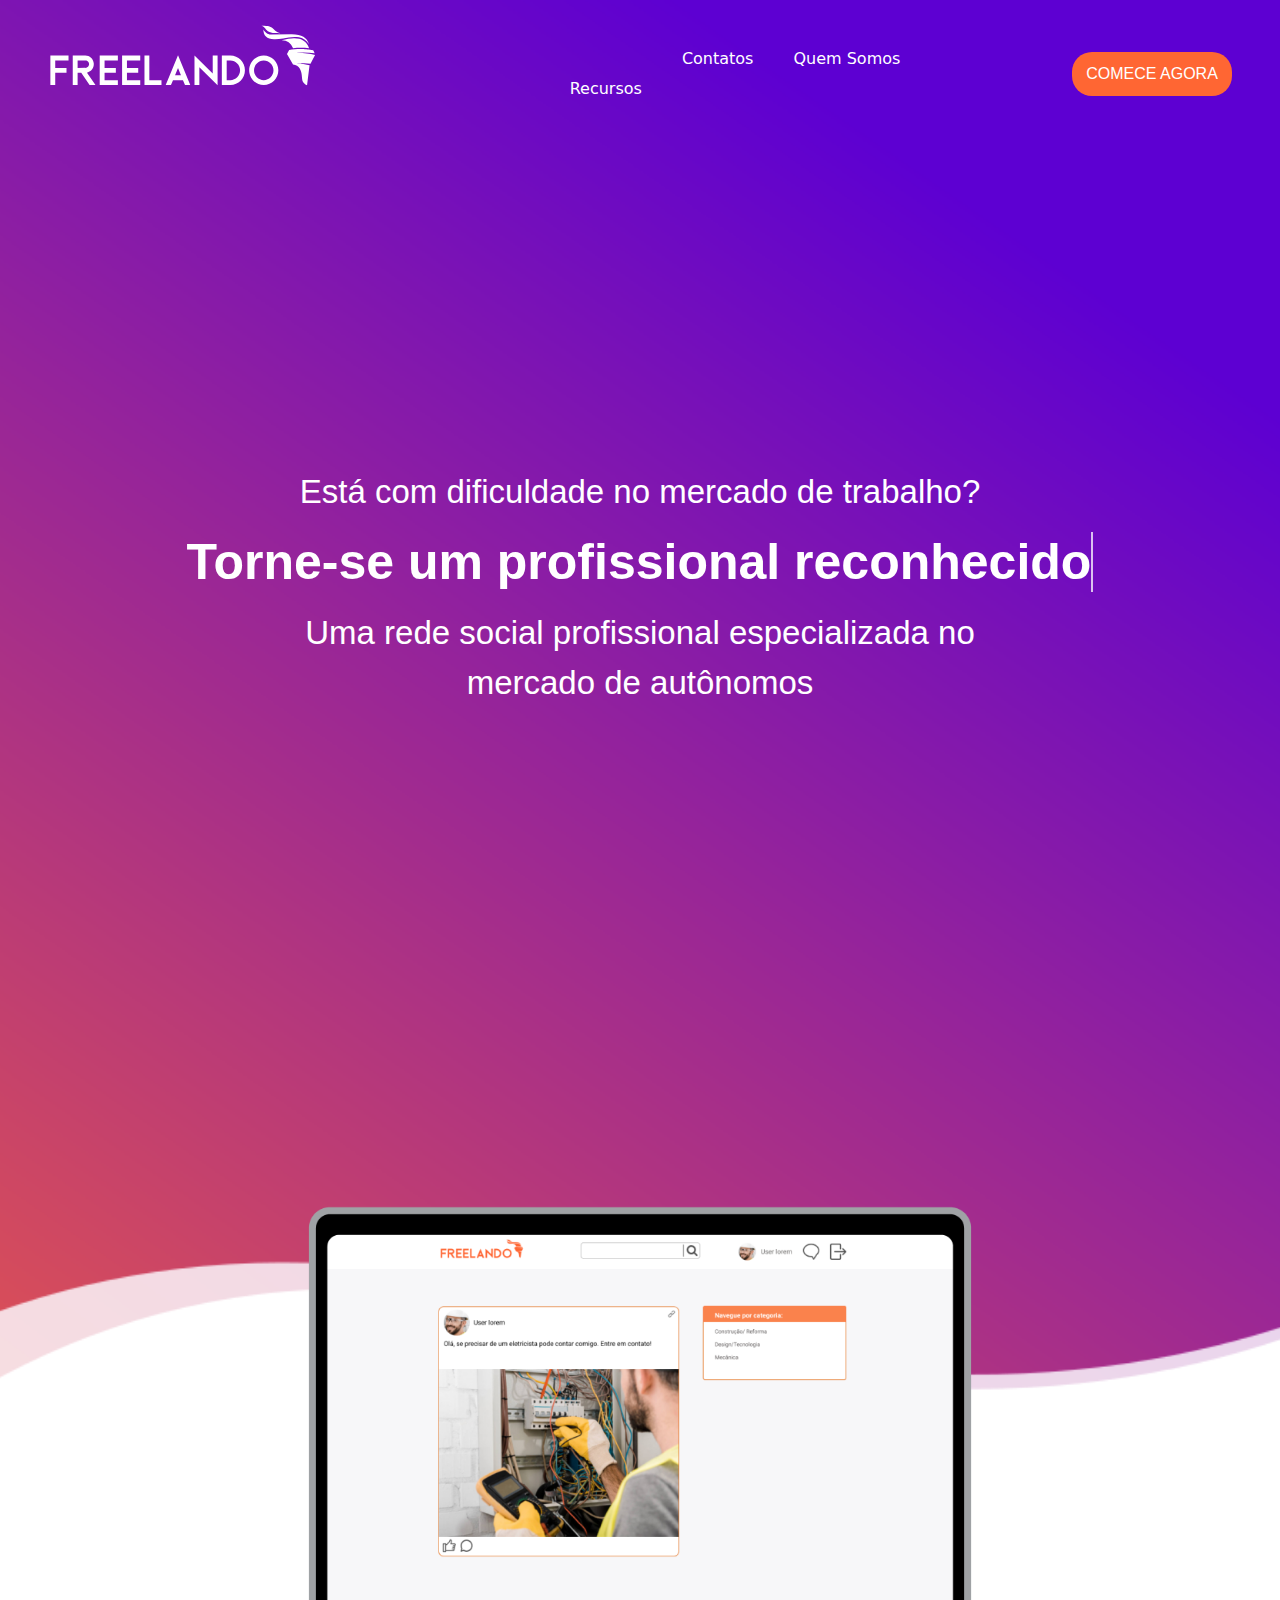
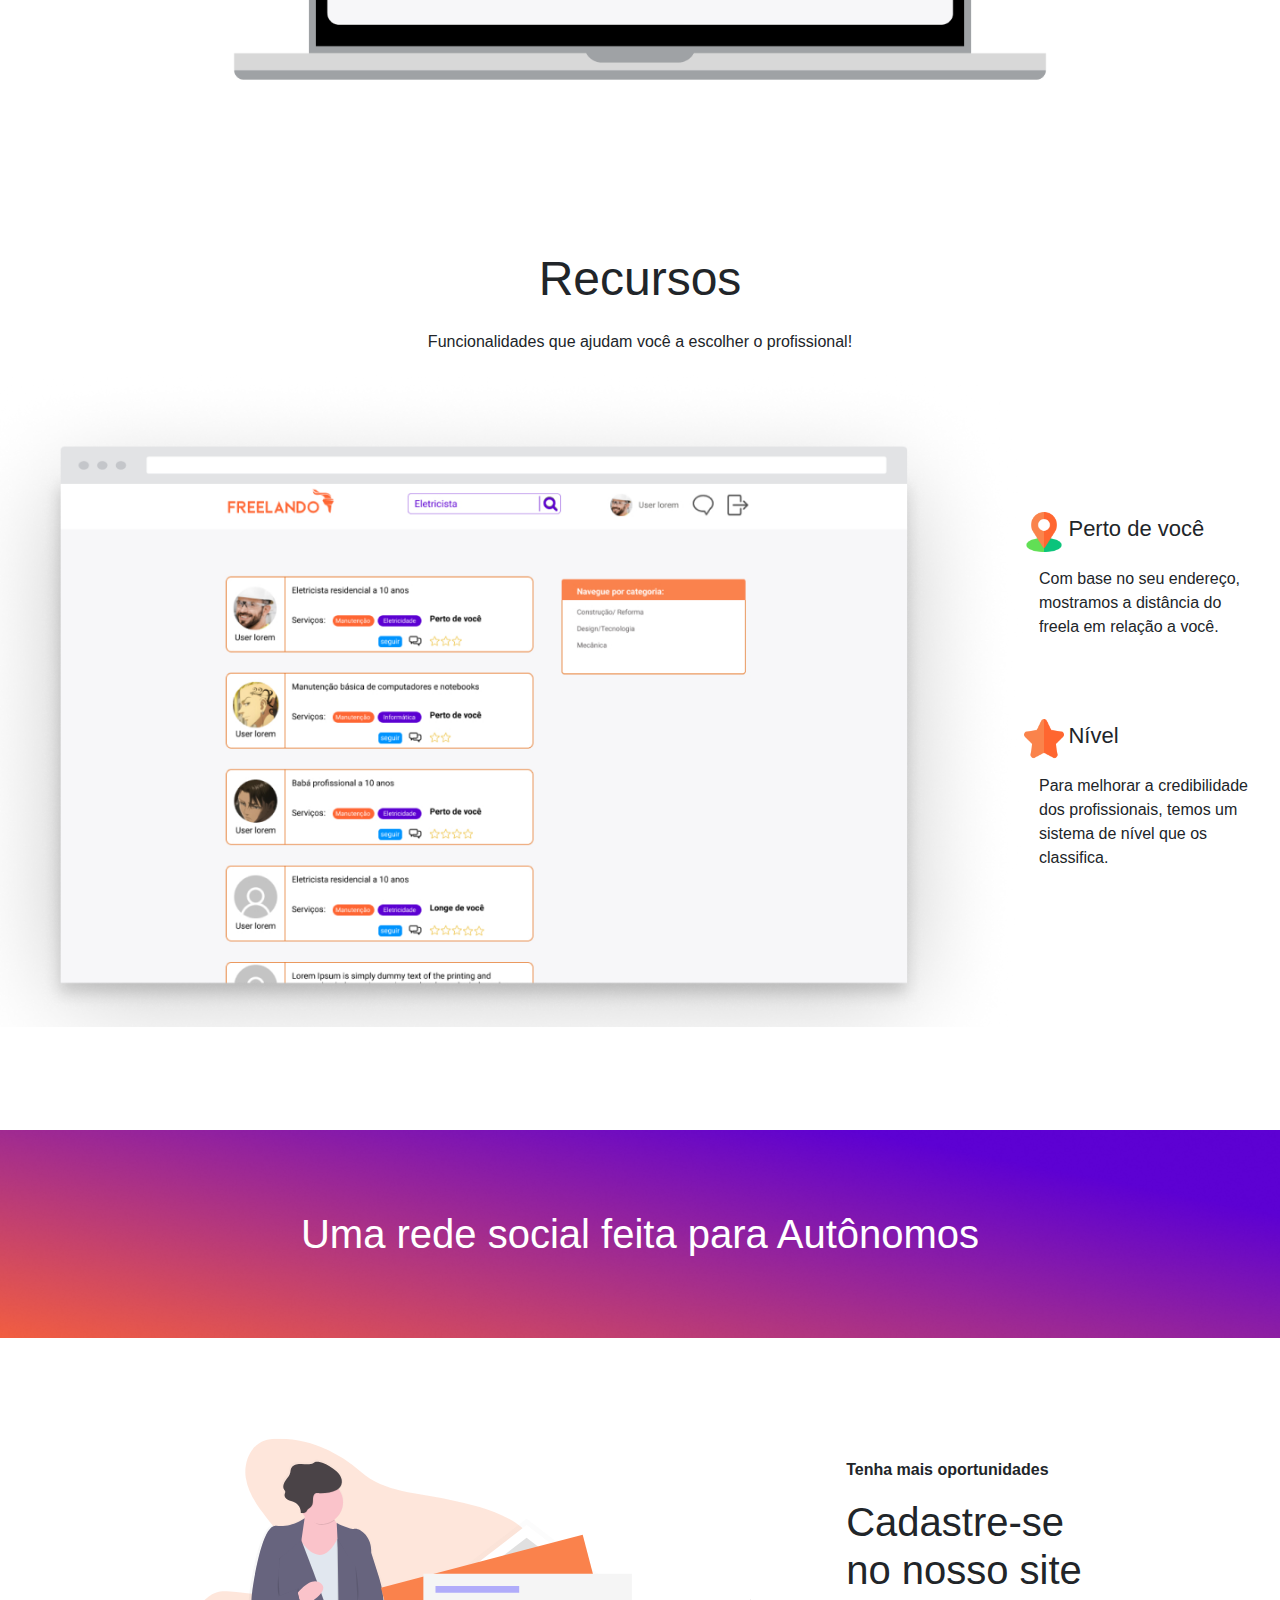
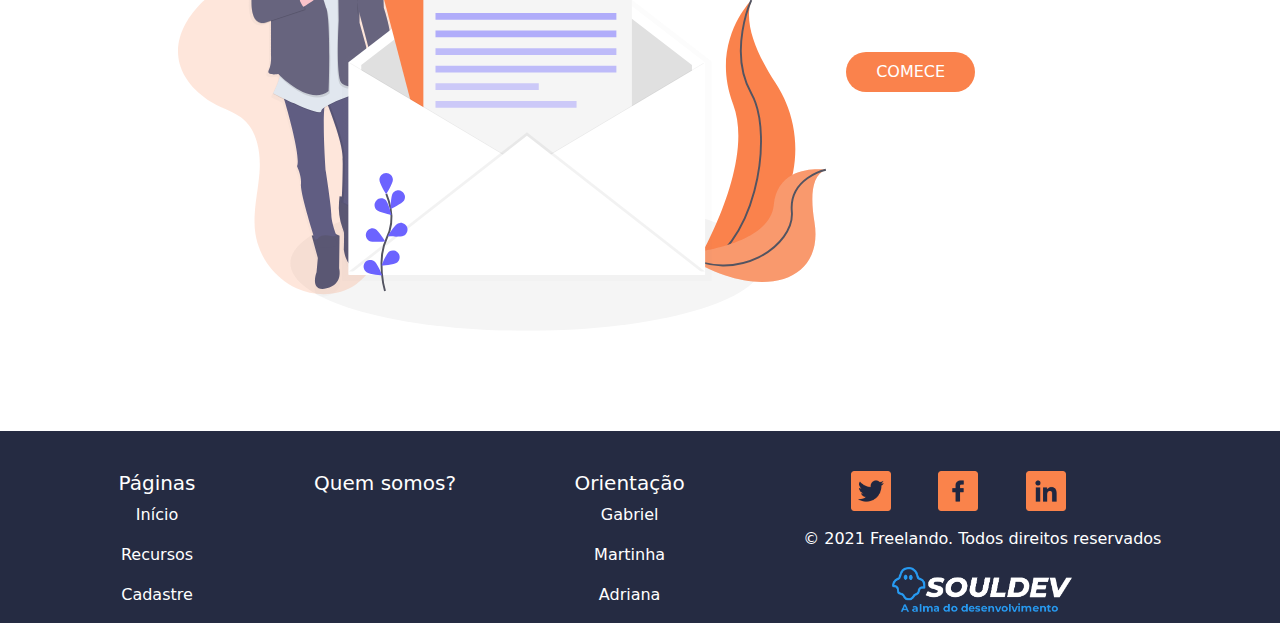
==== index.html @ f983faef "página Quem Somos" ====
<!DOCTYPE html>
<html lang="pt-br">

<head>
    <meta charset="UTF-8">
    <meta http-equiv="X-UA-Compatible" content="IE=edge">
    <meta name="viewport" content="width=device-width, initial-scale=1.0">
    <link rel="shortcut icon" href="medias/img/Group.svg" type="image/x-icon">
    <title>FreeLando</title>

    <!-- bootstrap -->
    <link rel="stylesheet" href="bootstrap.css">


    <link rel="stylesheet" href="styles_landpage.css">

    <script src="progressbar.min.js"></script>
</head>

<body>


    <nav class="navbar navbar-expand-lg navbar-light px-5" style="position: relative; z-index: 12;" id="Inicio">
        <div class="collapse navbar-collapse ">
            <a class="navbar-brand img" href="#">
                <img src="medias/img/freelando_branco.svg"
            </a>
        </div>



        <div class="collapse navbar-collapse" id="navbarNav">

            <ul class="navbar-nav">
                <li class="nav-item">
                    <a class="nav-link" href="#Recursos">Recursos</a>
                </li>
                <li class="nav-item">
                    <a class="nav-link" href="#Footer">Contatos</a>
                </li>
                <li class="nav-item">
                    <a class="nav-link" href="quem_somos.html">Quem Somos</a>
                </li>
            </ul>

        </div>

        <div class="mr-5">
            <button class="btnComecar" type="submit" onclick="telaLogin()">COMECE AGORA</button>
        </div>
        
    </nav>


    <!-- primeiro conteudo -->

    <div class="primeiro-conteudo">
        <p class="texto-1">Está com dificuldade no mercado de trabalho?</p>
        <h1 class="titulo-1"> <strong>Torne-se um profissional reconhecido</strong> </h1>
        <p class="texto-1">Uma rede social profissional especializada no <br> mercado de autônomos</p>
    </div>

    <div class="container-notebook">

        <div class="notebook">
            <img src="medias/img/notbook.png" alt="notbook" width="70%" height="70%">
        </div>
        <div class="tablet">
            <img src="medias/img/tablet.png" alt="tablet" width="60%" height="60%">
        </div>

        <div class="celular">
            <img src="medias/img/celular.png" alt="celular" width="60%" height="60%">
        </div>
    </div>

    <!-- fim do primeiro conteúdo -->


    <!-- segundo conteudo -->

    <div class="segundo-conteudo">
        <div class="conteudo">
            <h1 id="Recursos" class="conteudo-h1">Recursos</h1>
            <p class="conteudo-p-2">Funcionalidades que ajudam você a escolher o profissional!</p>
        </div>


        <div class="conteudo d-flex flex-row">

            <div class="conteudo-c">

                <img class="imagem-nevagacao" src="medias/img/navegadorzinho.png" alt="tela" width="80%">

                <div class="c-1">
                    <img src="medias/img/location.png" alt="icone" width="40px">
                    <span class="titulo-2">Perto de você</span>

                    <p class="conteudo-p-2">Com base no seu endereço, mostramos a distância do freela em relação a você.
                    </p>

                    <div class="c-2">
                        <img src="medias/img/star.png" alt="icone" width="40px">
                        <span class="titulo-2">Nível</span>

                        <p class="conteudo-p-2">Para melhorar a credibilidade dos profissionais, temos um sistema de nível que os classifica.</p>
                    </div>
                </div>

            </div>

        </div>

    </div>

    <!-- fim do segundo conteúdo -->

    <!-- terceiro conteúdo -->
    <div class="terceiro-conteudo">

        <div class="conteudo-3">

            <h3 class="titulo-3">Uma rede social feita para Autônomos</h3>

            <!-- <p class="texto-3">Entre sem necessitar de login aqui!</p> -->

            <!-- <button class="btn-navegar">
                NAVEGUE AGORA
            </button> -->
        </div>

    </div>

    <!-- fim do terceiro conteúdo -->


    <!-- quarto conteúdo -->

    <div class="quarto-conteudo">

        <div class="conteudo-quarto">

            <img class="d-flex align-self center" src="medias/img/undraw_newsletter_vovu.svg" alt="homem" width="60%">

            <div class="conteudo-4">
                <p class="texto-4">Tenha mais oportunidades</p>
                <h1 class="titulo-4">Cadastre-se<br> no nosso site</h1>
                <!-- <p class="texto-4-4">E seja ou procure um freela!</p> -->

                <div class="botao">
                    <a href="pages/telaRegistrar.html"><button class="botao1">
                        COMECE
                    </button></a>
                </div>

            </div>

        </div>

    </div>
    <!-- fim do quarto conteúdo -->


    <!-- footer -->

    <footer>
        <div id="Footer" class="footer">

            <div class="pagina">
                <h5>Páginas</h5>

                <a style="color: white;" href="#Inicio"><p>Início</p></a>
                <a style="color: white;" href="#Recursos"><p>Recursos</p></a>
                <a style="color: white;" href="telaRegistrar.html"><p>Cadastre</p></a>

            </div>

            <div class="SoulDev">
                <h5>Quem somos?</h5>

                <!-- <p>Alyson</p>
                <p>Izabel</p>
                <p>Gustavo</p>
                <p>Guilherme</p>
                <p>Flavio</p>
                <p>Felipe</p>
                <p>Matheus</p>
                <p>Claudio</p> -->

            </div>

            <div class="orientacao">
                <h5>Orientação</h5>

                <p>Gabriel</p>
                <p>Martinha</p>
                <p>Adriana</p>

            </div>


            <div class="termo">

                <div class="icones">
                    <p>
                        <img src="medias/img/twitter.png" alt="icone-twitter" width="40px" height="40px">
                    </p>

                    <p>
                        <img src="medias/img/facebook (2).png" alt="icone-facebook" width="40px" height="40px">
                    </p>
                    <img src="medias/img/linkedin.png" alt="icone-linkedin" width="40px" height="40px">
                    <p>

                    </p>
                </div>

                <p class="nome-empresa">&copy; 2021 Freelando. Todos direitos reservados</p>

                <div class="logo-empresa">
                    <img src="medias/img/SoulDev-Atualizado.png" alt="logo-empresa" width="180px">
                </div>
            </div>


        </div>
    </footer>

    <!-- fim do footer -->


    <script src="scripts.js" defer></script>
</body>

</html>
---- styles_landpage.css ----
body {
    background-image: url(medias/img/fundo.png);
    background-repeat: no-repeat;
    background-position: center;
    background-size: cover;
    height: 200vh;
}

/* menu */

.btnComecar {
    background: #ff6633;
    color: #fff;
    border-radius: 20px;
    padding: 10px;
    width: 160px;
    border: none;
    font-family: Arial, Helvetica, sans-serif;
}

.navbar {
    margin-top: 10px;
}

.navbar-nav .nav-item .nav-link {
    color: #fff;
    padding: 20px; 
}

.navbar-nav .nav-item .nav-link:hover {
    color: #FA824C;
}


/* fim menu */


/* primeiro conteudo =) */

.primeiro-conteudo {
    display: flex;
    justify-content: center;
    flex-direction: column;
    height: 100vh;
}

.titulo-1 {
    font-size: 55px;
    font-family: Arial, Helvetica, sans-serif;
}


.texto-1 {
    font-size: 24px;
    font-family: 'Segoe UI', Tahoma, Geneva, Verdana, sans-serif;
}

.texto-1,
.titulo-1 {
    text-align: center;
    color: #fff;
}




@media (max-width:1000px) {
    .primeiro-conteudo {
        display: flex;
        justify-content: center;
        flex-direction: column;
        height: 40vh;
    }
    body {
        background-image: url(../medias/img/fundo.png);
        background-repeat: no-repeat;
        background-position: center;
        background-size: cover;
        height: 200vh;
    }
}

@media (min-width:800px){
    .notebook {
        width: 100%;
        height: 100%;
        display: flex;
        margin-top: 30%;
        margin-bottom: 10%;
        display: flex;
        justify-content: center;
    }
    .tablet{
        display: none;
    }
    .celular{
        display: none;
    }
}

@media (min-width:500px) and (max-width:800px) {

    .img {
        margin-left: 20px;
    }

    .tablet {
        width: 100%;
        height: 100%;
        display: flex;
        justify-content: center;
        margin-bottom: 20%;
        margin-top: 27%;
    }  
    /* .primeiro-conteudo{
        height: 18vh;
    } */
    .celular{
        display: none;
    }
    .notebook{
        display: none;
    }
}

@media screen and (max-width: 500px) {
    .celular {
        width: 100%;
        height: 100%;
        display: flex;
        justify-content: center;
        margin-bottom: 20%;
        margin-top: 0%;
    }
    .tablet{
        display: none;
    }
    .notebook{
        display: none;
    }
}


/* .container-notebook {
    background-image: url(../medias/img/notbook.png);
    background-size: contain;
    width: 100%;
    height: 80%;
    background-repeat: no-repeat;
} */

/* .imagem-notebook {
    margin-top: 7%;
    margin-bottom: 100px;
    width: 90%;
    text-align: center;
} */


/* animação */

@media (min-width:1000px) and (max-width: 2000px) {
    .notebook {
        width: 100%;
        height: 100%;
        display: flex;
        margin-top: 10%;
        margin-bottom: 10%;
        display: flex;
        justify-content: center;
    }
    .texto-1 {
        font-size: 33px;
        text-align: center;
        margin-top: 1rem;
    }
    .titulo-1 {
        font-size: 50px;
        border-right: 2px solid rgba(255, 255, 255, 0.75);
        margin: 0 auto;
        white-space: nowrap;
        overflow: hidden;
        animation: cursor 600ms steps(40) infinite normal, digitando 3.5s steps(40) normal;
    }
    @keyframes digitando {
        from {
            width: 0;
        }
        to {
            width: 55rem;
        }
    }
    @keyframes cursor {
        from {
            border-right: 2px solid rgba(255, 255, 255, 0.75);
        }
        to {
            border-right: 2px solid transparent;
        }
    }
}

@media screen and (max-width: 1000px) {
    .texto-1 {
        font-size: 20px;
        text-align: center;
    }
    .titulo-1 {
        font-size: 40px;
        border-right: 2px solid rgba(255, 255, 255, 0.75);
        margin: 0 auto;
        white-space: nowrap;
        overflow: hidden;
        animation: cursor 600ms steps(40) infinite normal, digitando 3.5s steps(40) normal;
    }
    @keyframes digitando {
        from {
            width: 0;
        }
        to {
            width: 45rem;
        }
    }
    @keyframes cursor {
        from {
            border-right: 2px solid rgba(255, 255, 255, 0.75);
        }
        to {
            border-right: 2px solid transparent;
        }
    }
}

@media screen and (max-width: 800px) {
    .texto-1 {
        font-size: 15px;
        text-align: center;
    }
    .titulo-1 {
        font-size: 28px;
        border-right: 2px solid rgba(255, 255, 255, 0.75);
        margin: 0 auto;
        white-space: nowrap;
        overflow: hidden;
        animation: cursor 600ms steps(40) infinite normal, digitando 3.5s steps(40) normal;
    }
    @keyframes digitando {
        from {
            width: 0;
        }
        to {
            width: 30rem;
        }
    }
    @keyframes cursor {
        from {
            border-right: 2px solid rgba(255, 255, 255, 0.75);
        }
        to {
            border-right: 2px solid transparent;
        }
    }
}


@media (max-width:500px) {
    .titulo-1 {
        font-size: 15px;
        border-right: 2px solid rgba(255, 255, 255, 0.75);
        margin: 0 auto;
        white-space: nowrap;
        overflow: hidden;
        animation: cursor 600ms steps(40) infinite normal, digitando 3.5s steps(40) normal;
    }
    @keyframes digitando {
        from {
            width: 0;
        }
        to {
            width: 17rem;
        }
    }
    @keyframes cursor {
        from {
            border-right: 2px solid rgba(255, 255, 255, 0.75);
        }
        to {
            border-right: 2px solid transparent;
        }
    }
}




/* fim do primeiro conteúdo */


/* segundo conteúdo */

.conteudo {
    display: flex;
    flex-direction: column;
    align-items: center;
    font-family: Arial, Helvetica, sans-serif;
}

.conteudo-c {
    display: flex;
    flex-direction: row;
    align-items: center;
    margin-bottom: 8%;
}

.titulo-2 {
    font-size: 22px;
    font-family: Arial, Helvetica, sans-serif;
}

.conteudo-p-2 {
    margin-top: 5px;
    margin: 15px;
}

.conteudo-h1 {
    font-size: 3rem;
}

.c-2 {
    margin-top: 80px;
}
@media (max-width:800px) {
    .conteudo-c {
        display: flex;
        flex-direction: column;
        align-items: center;
        text-align: center;
    }
    .c-2 {
        margin-top: 10px;
    }
    .imagem-nevagacao {
        margin-bottom: 10px;
    }
}


/* fim do segundo conteúdo */


/* terceiro conteúdo */

.terceiro-conteudo {
    background-image: url(../medias/img/desktop\ Hero\ Light\ 9.png);
    background-repeat: no-repeat;
    background-position: center;
    background-size: cover;
}

.conteudo-3 {
    display: flex;
    flex-direction: column;
    align-items: center;
}

.titulo-3 {
    margin: 80px;
    text-align: center;
    color: #fff;
    font-size: 40px;
    font-weight: normal;
    font-family: Arial, Helvetica, sans-serif;
}

.texto-3 {
    margin-bottom: 50px;
    color: #fff;
    font-size: 18px;
    font-family: 'Segoe UI', Tahoma, Geneva, Verdana, sans-serif;
}

.btn-navegar {
    margin-bottom: 50px;
    padding: 5px 20px;
    border: none;
    background: #FA824C;
    border-radius: 20px;
    color: #fff;
}

.btn-navegar:hover {
    background: rgb(192, 85, 36);
    transition: 0.5s;
}

@media (max-width:500px) {
    .titulo-3 {
        
        color: #fff;
        font-size: 22px;
        font-weight: normal;
    }
    .texto-3 {
        margin-bottom: 50px;
        color: #fff;
        font-size: 12px;
    }
}


/* fim do terceiro conteúdo */


/* quarto conteúdo */

.quarto-conteudo {
    margin: 100px;
}

.conteudo-quarto {
    justify-content: center;
    display: flex;
    flex-direction: row;
}
@media (max-width: 800px){
    .conteudo-quarto{
        display: flex;
        align-items: center;
    }
    .botao{
        display: flex;
        justify-content: center;
    }
}
.conteudo-4 {
    margin: 20px;
}

.titulo-4,
.texto-4-4 {
    font-weight: normal;
    font-family: Arial, Helvetica, sans-serif;
}

.texto-4 {
    font-weight: bold;
    font-family: 'Segoe UI', Tahoma, Geneva, Verdana, sans-serif;
    ;
}

.botao1 {
    padding: 8px 30px;
    margin-top: 50px;
    border: none;
    background: #FA824C;
    border-radius: 20px;
    color: #fff;
}

@media (max-width:800px) {
    .conteudo-quarto {
        display: flex;
        flex-direction: column;
        justify-content: center;
    }
    .quarto-conteudo {
        margin: 10px;
    }
}


/* fim do quarto conteúdo */


/* footer */

footer {
    background: #252B42;
}

.footer {
    display: flex;
    justify-content: space-evenly;
}
footer p{
    text-align: center;
}
.pagina,
.SoulDev,
.orientacao {
    display: flex;
    flex-direction: column;
    margin-top: 40px;
    color: #fff;
}

.icones {
    display: flex;
    justify-content: space-evenly;
    margin-top: 40px;
}

.termo {
    color: #fff;
}

.logo-empresa {
    display: flex;
    justify-content: center;
    align-items: center;
    /* height: 20vh; */
}
@media (max-width:800px) {
    .footer {
        display: flex;
        flex-direction: column;
        align-items: center;
    }
}
@media (max-width: 750px){
    .logo-empresa{
        margin-bottom: 50px;
    }
}

/* SCROLLBAR CUSTOMIZADO*/


/* width */

 ::-webkit-scrollbar {
    width: 5px;
    background-color: transparent;
}


/* Track */

 ::-webkit-scrollbar-track {
    border-radius: 10px;
    background-color: transparent;
}


/* Handle */

 ::-webkit-scrollbar-thumb {
    background: #ff6d3c;
    border-radius: 10px;
}


/* Handle on hover */

.hover13 figure:hover img {
    opacity: 1;
    -webkit-animation: flash 1.5s;
    animation: flash 1.5s;
}

@-webkit-keyframes flash {
    0% {
        opacity: .4;
    }
    100% {
        opacity: 1;
    }
}

@keyframes flash {
    0% {
        opacity: .4;
    }
    100% {
        opacity: 1;
    }
}

/* Medias */

@media only screen and (max-width: 768px) {
    .img {
        width: 300px;
        margin-left: 100px;
    }

    .navbar-nav {
        text-align: center;
    }

    .btnComecar {
        margin-left: 255px;
    }

    .texto-1 {
        font-size: 20px;
        margin-bottom: 0;
    }

    .titulo-1 {
        font-size: 35px;
        margin-bottom: 10px;
        margin-top: 10px;
    }

    .tablet {
        margin-top: 0;
       
    }
}

@media only screen and (max-width: 550px) {
    .img {
        margin-left: 60px;
    }

    .navbar-nav {
        text-align: center;
    }

    .btnComecar {
        margin-left: 145px;
    }

    .primeiro-conteudo {
        margin-top: 50px;
    }

    .texto-1 {
        margin-bottom: 0;
    }

    .titulo-1 {
        margin-bottom: 10px;
        margin-top: 10px;
    }
}

@media only screen and (max-width: 420px) {
    .img {
        width: 250px;
        margin-left: 25px;
    }

    .navbar-nav {
        text-align: center;
    }

    .btnComecar {
        margin-left: 80px;
    }

    .texto-1 {
        font-size: 16px;
        margin-bottom: 0;
    }

    .titulo-1 {
        font-size: 20px;
        margin-bottom: 10px;
        margin-top: 10px;
    }
}

@media only screen and (max-width: 400px) {
    .img {
       margin-left: 20px;
    }
    
    .navbar-nav {
        text-align: center;
    }

    .btnComecar {
        margin-left: 70px;
    }
}

@media only screen and (max-width: 380px) {
    .navbar-nav {
        text-align: center;
    }

    .img {
       width: 200px;
       margin-left: 25px;
    }

    .btnComecar {
        margin-left: 60px;
    }

    .texto-1 {
        margin-bottom: 0;
    }

    .titulo-1 {
        font-size: 18px;
        margin-bottom: 10px;
        margin-top: 10px;
    }

    .conteudo-h1 {
        font-size: 35px;
    }

    .conteudo-p-2 {
        font-size: 14px;
    }

    .celular {
        margin-bottom: 200px;
    }
}

@media only screen and (max-width: 300px) {
    
    .navbar-nav {
        text-align: center;
    }

    .btnComecar {
        margin-left: 25px;
        font-size: 14px;
    }
}

@media only screen and (max-width: 360px) {
    .img {
        margin-left: 15px;
    }

    .navbar-nav {
        text-align: center;
    }

    .btnComecar {
        margin-left: 50px;
    }

    .primeiro-conteudo {
        padding: 3px;
    }

    .texto-1 {
        margin-bottom: 0;
        font-size: 15px;
    }

    .titulo-1 {
        font-size: 16px;
        margin-bottom: 10px;
        margin-top: 10px;
    }
}

@media only screen and (max-width: 350px) {
    .img {
        margin-left: 15px;
    }

    .navbar-nav {
        text-align: center;
    }

    .btnComecar {
        margin-left: 45px;
    }

    .primeiro-conteudo {
        padding: 3px;
    }

    .texto-1 {
        margin-bottom: 0;
        font-size: 15px;
    }

    .titulo-1 {
        font-size: 16px;
        margin-bottom: 10px;
        margin-top: 10px;
    }
}

@media only screen and (max-width: 280px) {
    .img {
        width: 200px;
        margin-left: 1px;
    }

    .navbar-nav {
        text-align: center;
    }

    .btnComecar {
        margin-left: 15px;
        font-size: 14px;
    }

    .primeiro-conteudo {
        padding: 8px;
    }

    .texto-1 {
        font-size: 12px;
        margin-bottom: 0;
    }

    .titulo-1 {
        font-size: 14px;
        margin-bottom: 10px;
        margin-top: 10px;
    }

    .celular {
        margin-bottom: 90px;
    }

    .titulo-3 {
        font-size: 16px;
    }
}
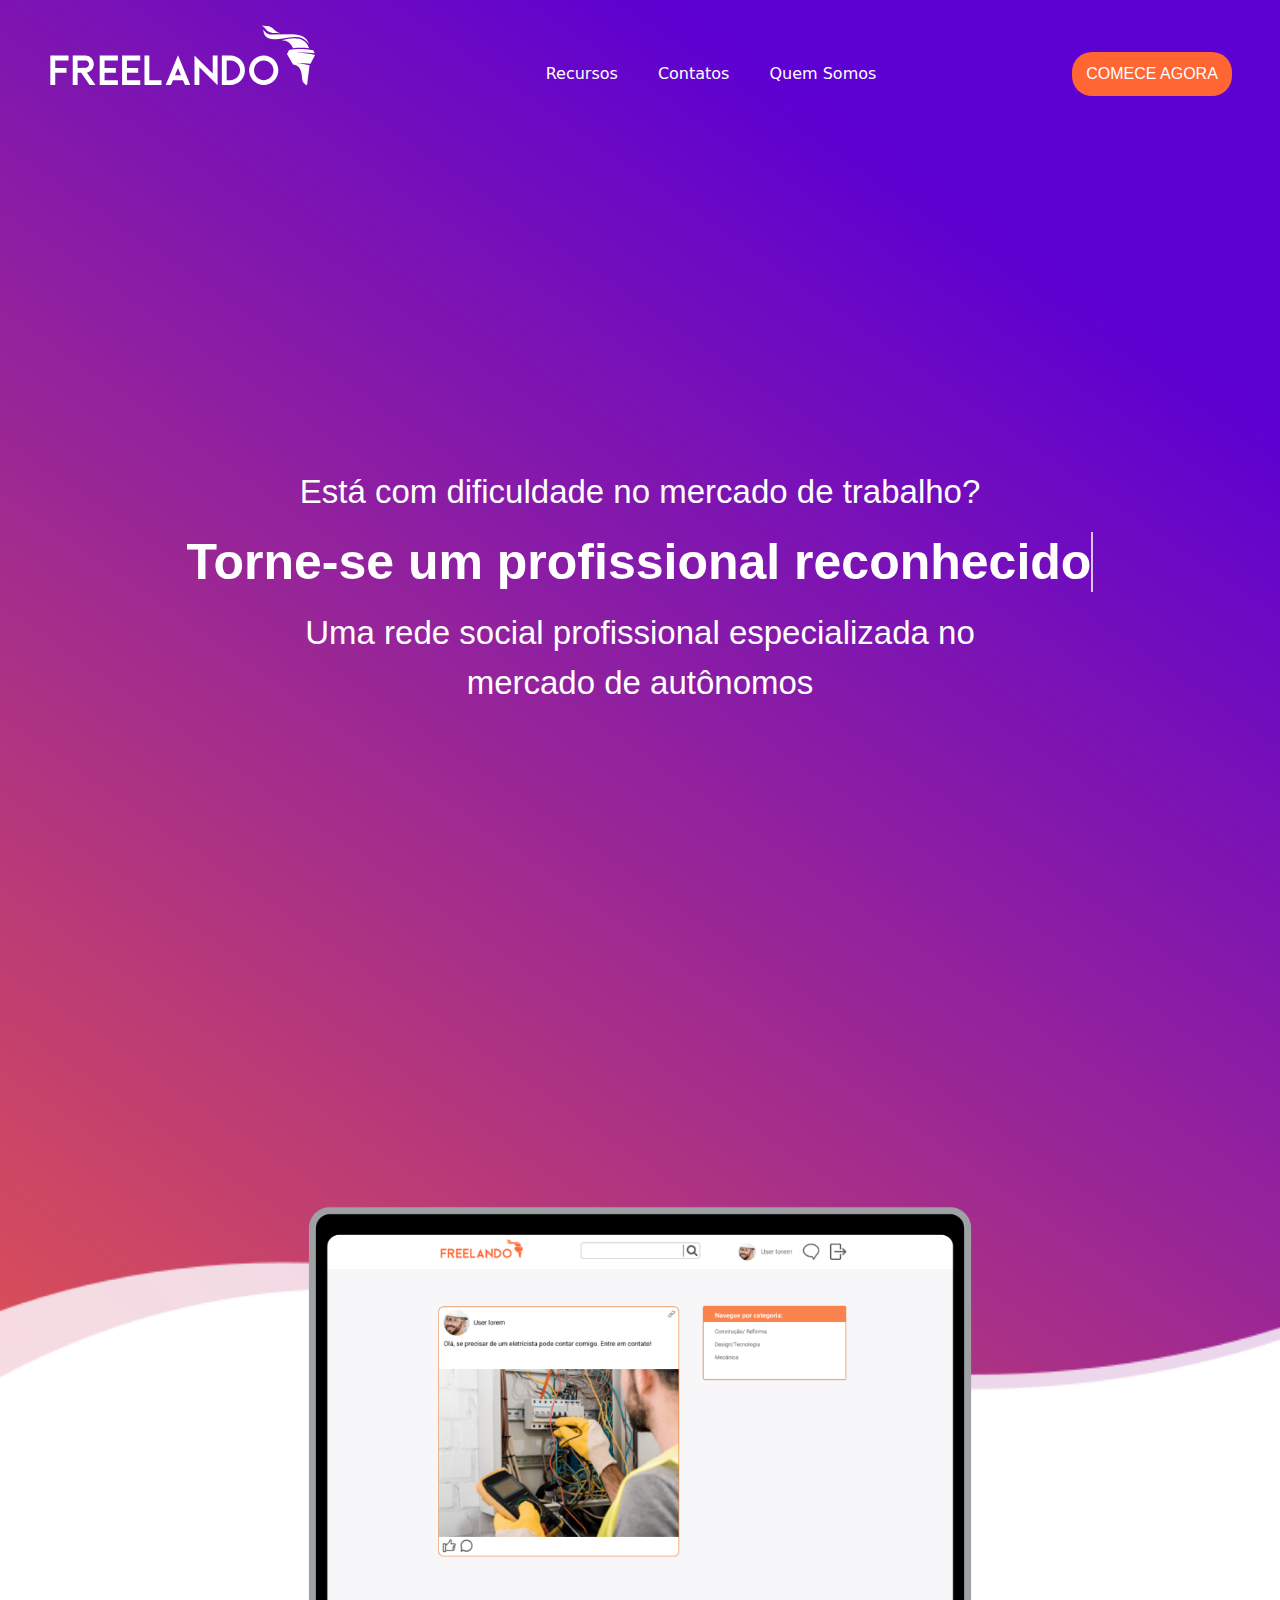
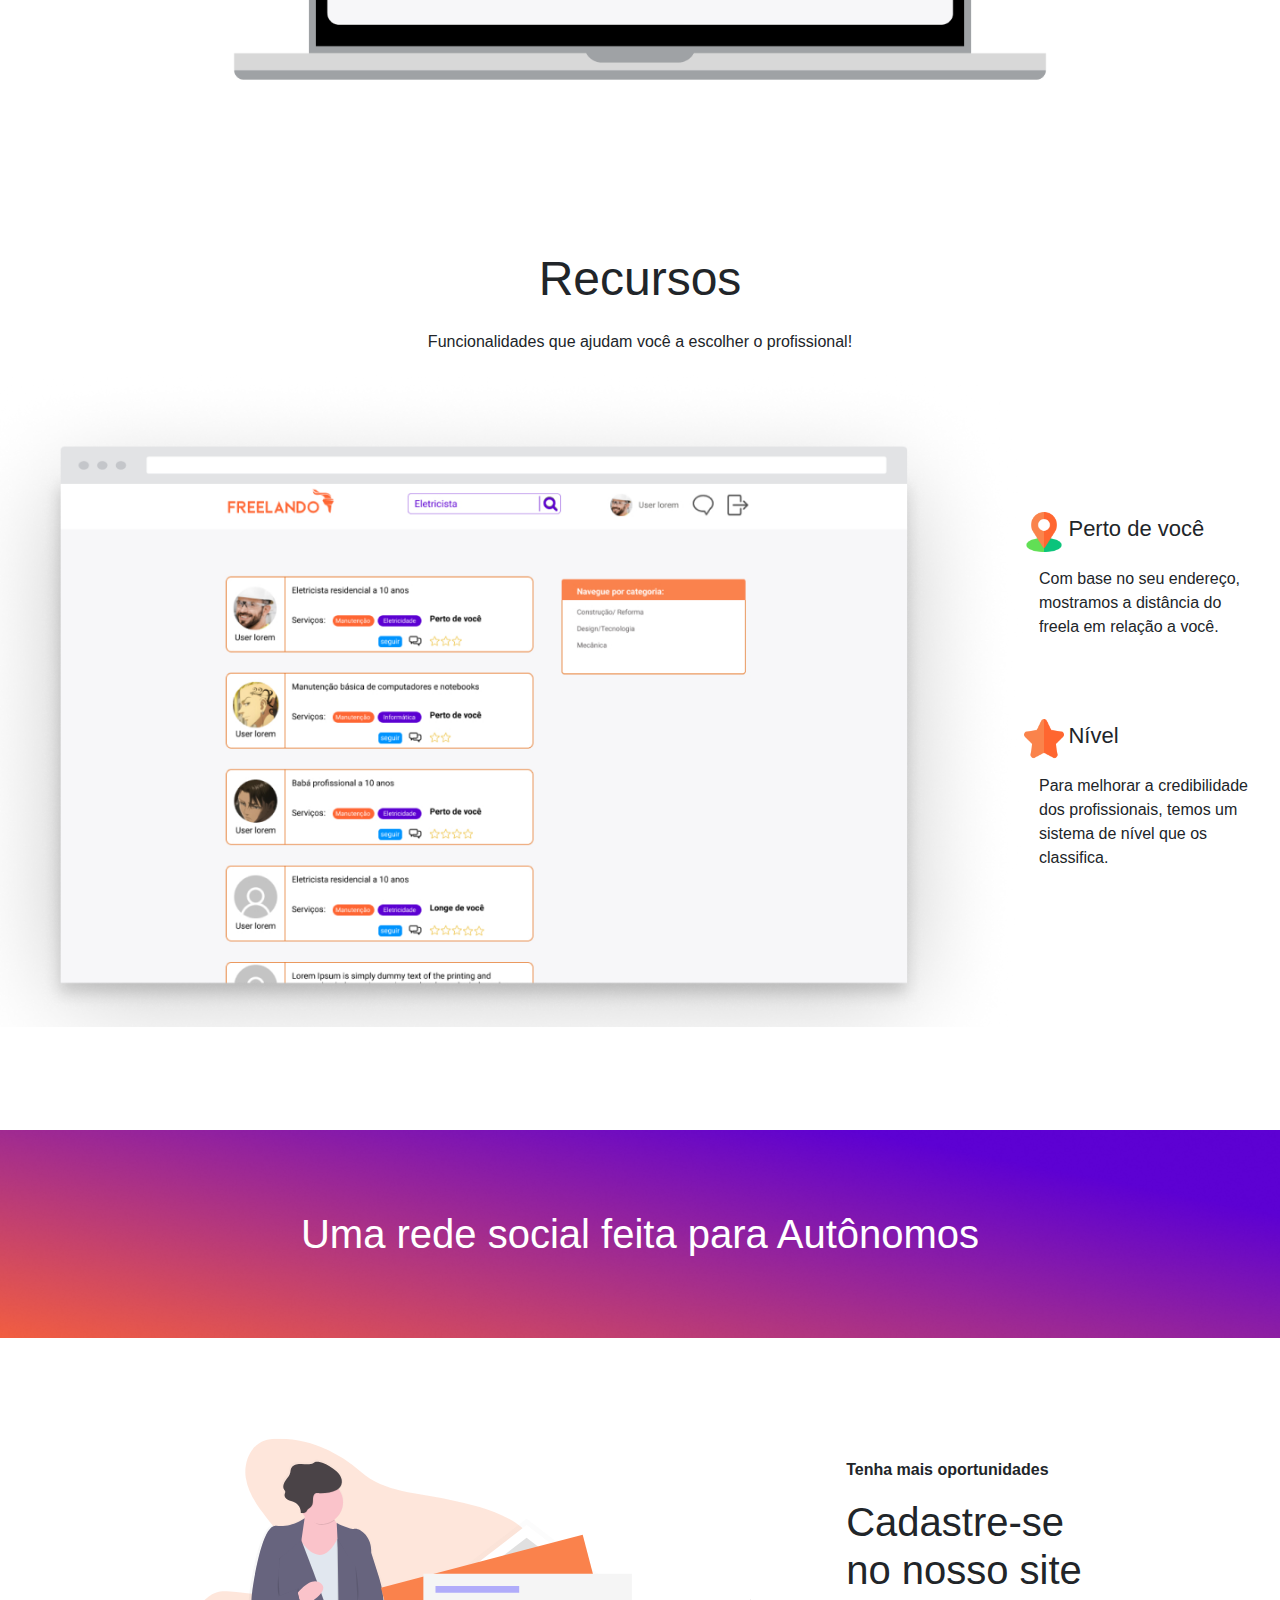
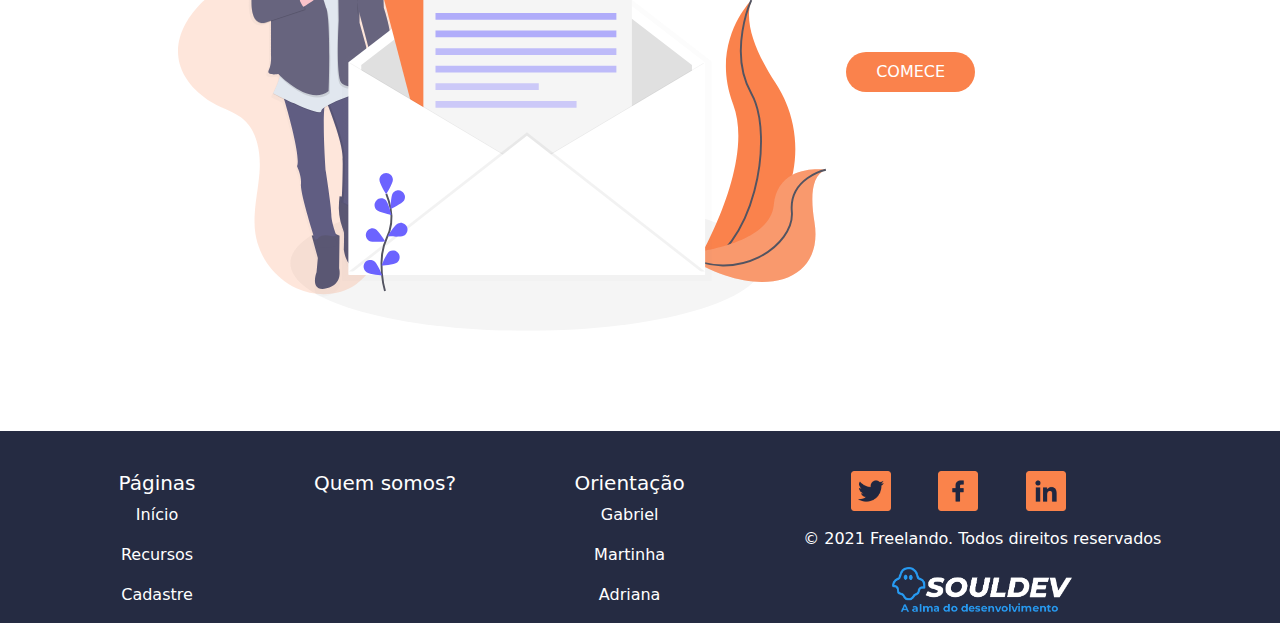
==== commit bfbeda3f: "menu arrumado" ====
--- a/index.html
+++ b/index.html
@@ -22,9 +22,13 @@
 
     <nav class="navbar navbar-expand-lg navbar-light px-5" style="position: relative; z-index: 12;" id="Inicio">
         <div class="collapse navbar-collapse ">
-            <a class="navbar-brand img" href="#">
-                <img src="medias/img/freelando_branco.svg"
+            <a href="#" class="navbar-brand img">
+                <img src="medias/img/freelando_branco.svg">
             </a>
+
+            <!-- <a href="#" class="navbar-brand img">
+                <img src="medias/img/freelando_branco.svg" alt="freland">
+            </a> -->
         </div>
 
 
